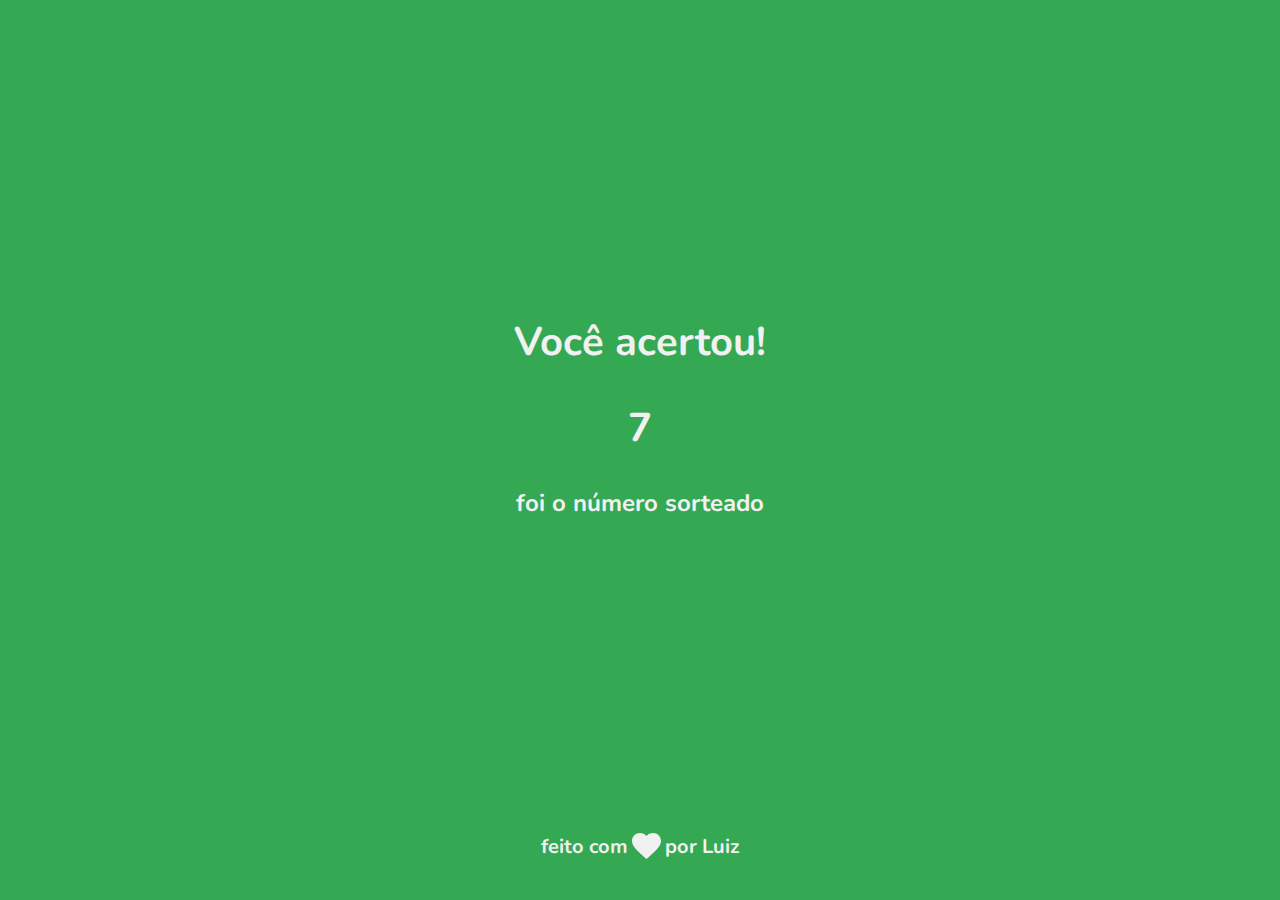
==== home.html @ f339d8a4 "add gain page" ====
<!DOCTYPE html>
<html lang="en">

<head>
    <meta charset="UTF-8">
    <meta http-equiv="X-UA-Compatible" content="IE=edge">
    <meta name="viewport" content="width=device-width, initial-scale=1.0">
    <link rel="stylesheet" href="style.css">
    <title>Document</title>
</head>

<body>
    <main id="green-bg">
        <section>
            <h1 class="white-text">Você acertou!</h1>
            <h1 class="white-text">7</h1>
            <h2 class="white-text">foi o número sorteado</h1>
        </section>
        <footer>
            <p class="white-text">feito com</p>
            <img src="images/white-heart-icon.svg" alt="ícone de coração">
            <p class="white-text">por Luiz</p>
        </footer>
    </main>
</body>

</html>
---- style.css ----
@import url('https://fonts.googleapis.com/css2?family=Nunito:wght@400;700;900&display=swap');

* {
    margin: 0;
    padding: 0;

    font-family: 'Nunito';
    font-style: normal;
}

main {
    width: 100vw;
    height: 100vh;

    display: flex;
    flex-direction: column;
    justify-content: space-around;
    align-items: center;

    background-color: #F1F1F1;
}

#green-bg {
    background-color: #34A852;
}

section {
    width: 100vw;
    height: 100vh;

    display: flex;
    flex-direction: column;
    justify-content: center;
    align-items: center;
    gap: 32px;
}

h1 {
    font-size: 40px;
    color: #777777;
}

.white-text {
    color: #F1F1F1;
}

.circles {
    display: flex;
    gap: 48px;
}

.small-circle {
    width: 40px;
    height: 40px;
    border-radius: 100%;
}

#circle-green {
    background-color: #34A852;
    animation: circle-green-animation 3s ease;
}

@keyframes circle-green-animation {
    0% {
        background-color: #34A852;
    }

    50% {
        background-color: #F1F1F1;
    }

    100% {
        background-color: #34A852;
    }
}

#circle-blue {
    background-color: #4285F4;
    animation: circle-blue-animation 5s ease;
}

@keyframes circle-blue-animation {
    0% {
        background-color: #4285F4;
    }

    50% {
        background-color: #F1F1F1;
    }

    100% {
        background-color: #4285F4;
    }
}

#circle-yellow {
    background-color: #FABB05;
    animation: circle-yellow-animation 7s ease;
}

@keyframes circle-yellow-animation {
    0% {
        background-color: #FABB05;
    }

    50% {
        background-color: #F1F1F1;
    }

    100% {
        background-color: #FABB05;
    }
}

#circle-red {
    background-color: #EA4335;
    animation: circle-red-animation 9s ease;
}

@keyframes circle-red-animation {
    0% {
        background-color: #EA4335;
    }

    50% {
        background-color: #F1F1F1;
    }

    100% {
        background-color: #EA4335;
    }
}

footer {
    margin-bottom: 40px;

    display: flex;
    gap: 4px;
}

p {
    font-size: 20px;
    font-weight: 700;
    color: #989898;
}

input {
    width: 240px;
    height: 240px;
    border-radius: 100%;

    background-color: #34A852;
    border: none;
    outline: none;

    font-size: 80px;
    font-weight: 700;
    color: #F1F1F1;
    text-align: center;
}

input::-webkit-inner-spin-button,
input::-webkit-outer-spin-button {
    -webkit-appearance: none;
    -moz-appearance: none;
    appearance: none;
}

button {
    width: 140px;
    height: 40px;
    border-radius: 20px;

    display: flex;
    justify-content: center;
    align-items: center;
    gap: 8px;

    background-color: #34A852;
    border: none;
    outline: none;
}

button:hover {
    filter: opacity(0.8);
    cursor: pointer;
}

button p {
    font-size: 24px;
    color: #F1F1F1;
}

.attempts {
    display: flex;
    justify-content: center;
    align-items: center;
    gap: 16px;
}
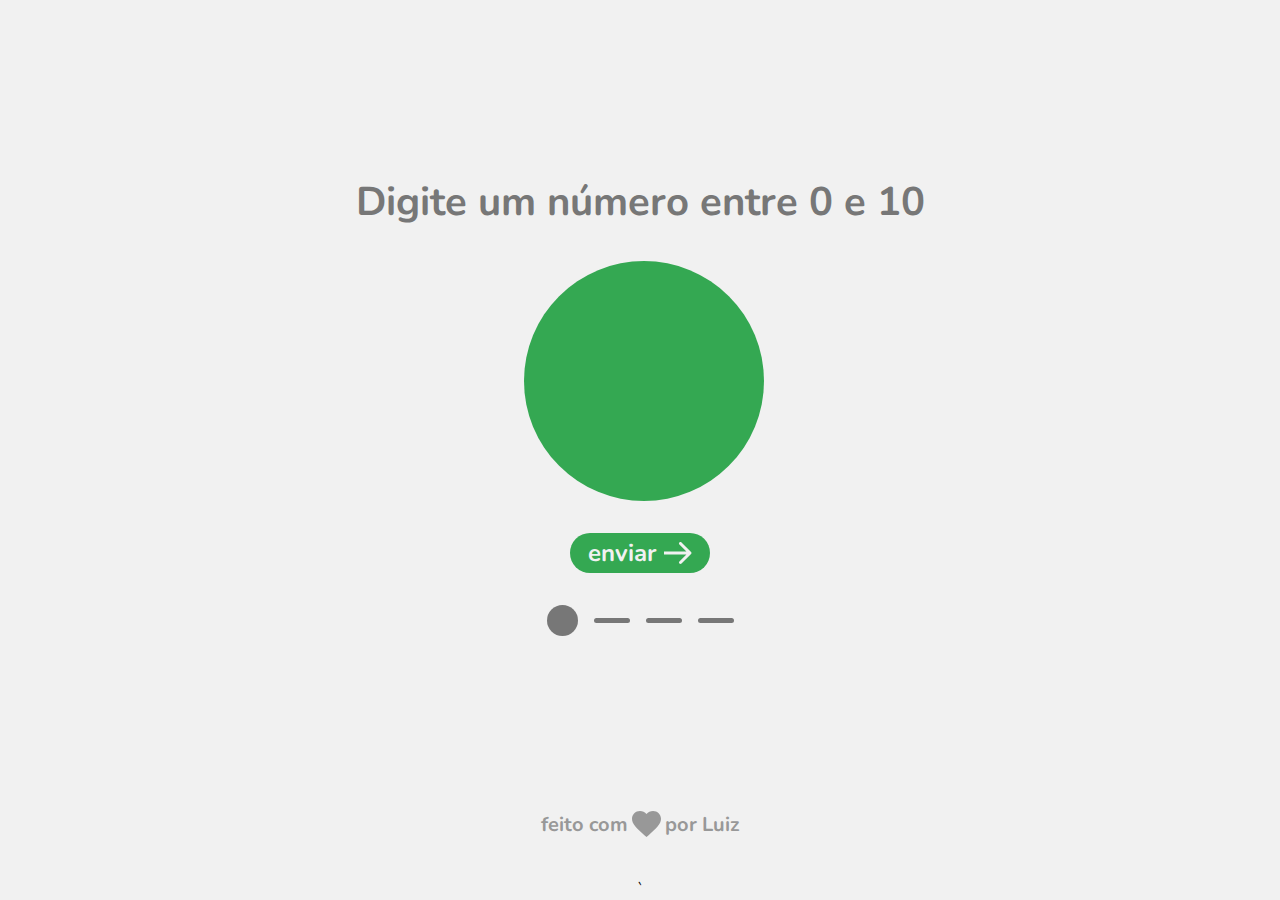
==== commit 665bff05: "wrong-attempts" ====
--- a/home.html
+++ b/home.html
@@ -10,17 +10,35 @@
 </head>
 
 <body>
-    <main id="green-bg">
+    <main>
         <section>
-            <h1 class="white-text">Você acertou!</h1>
-            <h1 class="white-text">7</h1>
-            <h2 class="white-text">foi o número sorteado</h1>
+            <h1>Digite um número entre 0 e 10</h1>
+
+            <div class="inputs">
+                <div class="wrong-attempts" id="#circle-3"></div>
+                <div class="wrong-attempts" id="#circle-2"></div>
+                <div class="wrong-attempts" id="#circle-1"></div>
+                <input type="number">
+            </div>
+
+            <button onClick="check()">
+                <p>enviar</p>
+                <img src="/images/arrow-icon.svg" alt="ícone seta">
+            </button>
+
+            <div class="attempts">
+                <img src="/images/open-icon.svg" alt="tentativa aberta">
+                <img src="/images/closet-icon.svg" alt="tentativa fechada">
+                <img src="/images/closet-icon.svg" alt="tentativa fechada"><img src="/images/closet-icon.svg"
+                    alt="tentativa fechada">
+            </div>
         </section>
+
         <footer>
-            <p class="white-text">feito com</p>
-            <img src="images/white-heart-icon.svg" alt="ícone de coração">
-            <p class="white-text">por Luiz</p>
-        </footer>
+            <p>feito com</p>
+            <img src="images/heart-icon.svg" alt="ícone de coração">
+            <p>por Luiz</p>
+        </footer>`
     </main>
 </body>
 
--- a/style.css
+++ b/style.css
@@ -144,10 +144,20 @@
     color: #989898;
 }
 
+.inputs {
+    width: 100vw;
+
+    display: flex;
+    justify-content: center;
+    align-items: center;
+    gap: 16px;
+}
+
 input {
     width: 240px;
     height: 240px;
     border-radius: 100%;
+    margin-right: 460px;
 
     background-color: #34A852;
     border: none;
@@ -166,6 +176,18 @@
     appearance: none;
 }
 
+.wrong-attempts {
+    width: 140px;
+    height: 140px;
+    margin-right: 0;
+}
+
+#circle-1,
+#circle-2,
+#circle-3 {
+    background-color: #F1F1F1;
+}
+
 button {
     width: 140px;
     height: 40px;
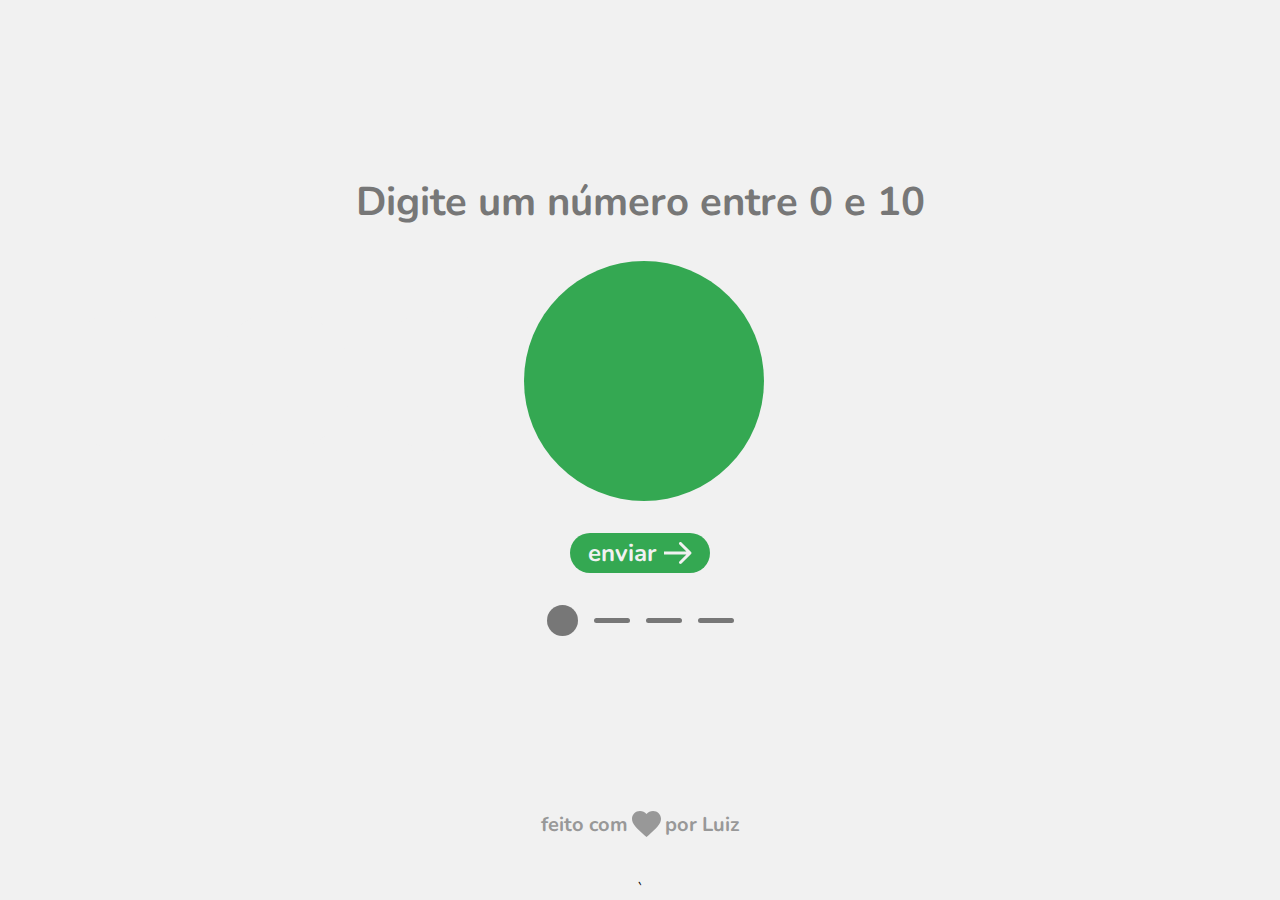
==== commit 5f1cd4d3: "checando outras tentativas" ====
--- a/home.html
+++ b/home.html
@@ -15,10 +15,10 @@
             <h1>Digite um número entre 0 e 10</h1>
 
             <div class="inputs">
-                <div class="wrong-attempts" id="#circle-3"></div>
-                <div class="wrong-attempts" id="#circle-2"></div>
-                <div class="wrong-attempts" id="#circle-1"></div>
-                <input type="number">
+                <input class="wrong-attempts" id="circle-3" type="number"disabled="">
+                <input class="wrong-attempts" id="circle-2"type="number" disabled="">
+                <input class="wrong-attempts" id="circle-1"type="number" disabled="">
+                <input class="userAttempt" type="number">
             </div>
 
             <button onClick="check()">
@@ -29,8 +29,8 @@
             <div class="attempts">
                 <img src="/images/open-icon.svg" alt="tentativa aberta">
                 <img src="/images/closet-icon.svg" alt="tentativa fechada">
-                <img src="/images/closet-icon.svg" alt="tentativa fechada"><img src="/images/closet-icon.svg"
-                    alt="tentativa fechada">
+                <img src="/images/closet-icon.svg" alt="tentativa fechada">
+                <img src="/images/closet-icon.svg" alt="tentativa fechada">
             </div>
         </section>
 
